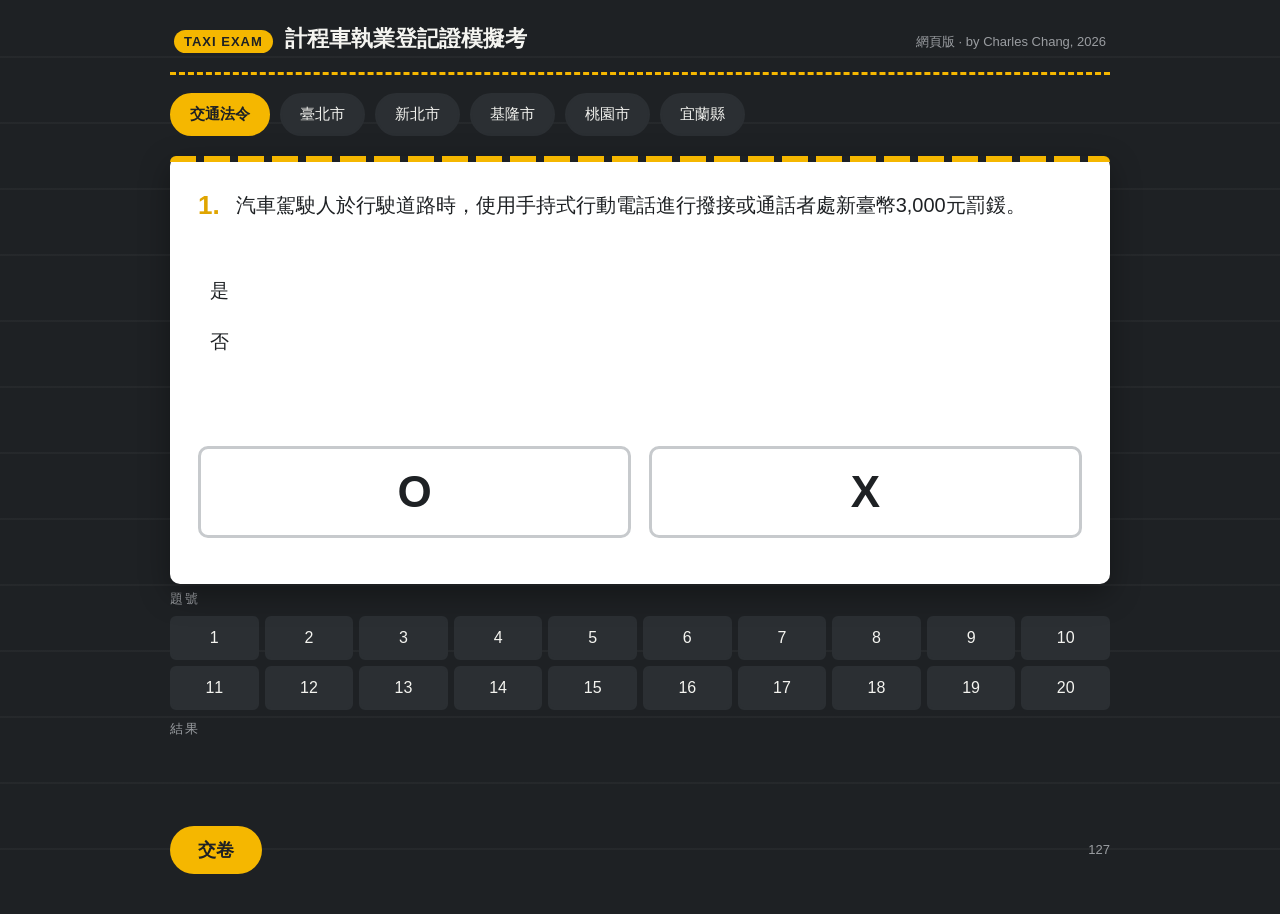
==== docs/index.html @ 2a2deae2 "Added docs." ====
<!DOCTYPE html>
<html lang="zh-Hant">
<head>
<meta charset="UTF-8" />
<meta name="viewport" content="width=device-width, initial-scale=1.0" />
<title>計程車執業登記證模擬考(網頁版)</title>
<link rel="stylesheet" href="style.css" />
</head>
<body>
<div class="app">

  <header class="top">
    <span class="badge">TAXI EXAM</span>
    <h1>計程車執業登記證模擬考</h1>
    <span class="sub">網頁版 · by Charles Chang, 2026</span>
  </header>

  <div id="categoryBar"></div>

  <div class="question-card">
    <div class="q-head">
      <div id="txtExamNumber">1.</div>
      <textarea id="txtQuestionText" readonly rows="2"></textarea>
    </div>

    <div class="options">
      <div id="txtQuestionOption1" class="opt"></div>
      <div id="txtQuestionOption2" class="opt"></div>
      <div id="txtQuestionOption3" class="opt"></div>
    </div>

    <div id="txtQuestionTextTail"></div>

    <div id="answerChoice" class="answer-row">
      <span>
        <input class="ans-input" type="radio" name="ansChoice" id="rbAnswer1CB" />
        <label class="ans-btn" id="rbAnswer1" for="rbAnswer1CB">1</label>
      </span>
      <span>
        <input class="ans-input" type="radio" name="ansChoice" id="rbAnswer2CB" />
        <label class="ans-btn" id="rbAnswer2" for="rbAnswer2CB">2</label>
      </span>
      <span>
        <input class="ans-input" type="radio" name="ansChoice" id="rbAnswer3CB" />
        <label class="ans-btn" id="rbAnswer3" for="rbAnswer3CB">3</label>
      </span>
    </div>

    <div id="answerTF" class="answer-row hidden">
      <span>
        <input class="ans-input" type="radio" name="ansTF" id="rbAnswerTrueCB" />
        <label class="ans-btn" id="rbAnswerTrue" for="rbAnswerTrueCB">O</label>
      </span>
      <span>
        <input class="ans-input" type="radio" name="ansTF" id="rbAnswerFalseCB" />
        <label class="ans-btn" id="rbAnswerFalse" for="rbAnswerFalseCB">X</label>
      </span>
    </div>
  </div>

  <div class="section-label">題號</div>
  <div id="examNumbers"></div>

  <div class="section-label">結果</div>
  <div id="checks"></div>

  <footer class="controls">
    <button id="btnFinish" type="button">交卷</button>
    <div id="scoreSummary"></div>
    <div id="txtQuestionNumber" style="margin-left:auto;color:var(--lane-dim);font-size:13px;"></div>
  </footer>

</div>

<script src="data.js"></script>
<script src="app.js"></script>
</body>
</html>
---- docs/style.css ----
:root {
  --taxi-yellow: #F5B700;
  --taxi-yellow-deep: #E0A500;
  --asphalt: #1E2124;
  --asphalt-soft: #2B2F33;
  --lane-white: #F4F4F0;
  --lane-dim: #9A9DA1;
  --go-green: #2E9E4F;
  --stop-red: #D6432C;
  --card: #FFFFFF;
  --radius: 10px;
}

* { box-sizing: border-box; }

html, body {
  margin: 0;
  padding: 0;
  background: var(--asphalt);
  color: var(--lane-white);
  font-family: "Microsoft JhengHei", "PingFang TC", "Noto Sans TC", "Heiti TC", sans-serif;
  min-height: 100vh;
}

body {
  background-image:
    repeating-linear-gradient(0deg, transparent 0 64px, rgba(244,244,240,0.035) 64px 66px);
}

.app {
  max-width: 980px;
  margin: 0 auto;
  padding: 20px 20px 40px;
}

header.top {
  display: flex;
  align-items: baseline;
  gap: 12px;
  padding: 4px 4px 18px;
  border-bottom: 3px dashed var(--taxi-yellow);
  margin-bottom: 18px;
}

header.top .badge {
  background: var(--taxi-yellow);
  color: var(--asphalt);
  font-weight: 700;
  font-size: 13px;
  padding: 4px 10px;
  border-radius: 999px;
  letter-spacing: 1px;
}

header.top h1 {
  font-size: 22px;
  margin: 0;
  color: var(--lane-white);
  font-weight: 700;
}

header.top .sub {
  color: var(--lane-dim);
  font-size: 13px;
  margin-left: auto;
}

/* Category bar */
#categoryBar {
  display: flex;
  flex-wrap: wrap;
  gap: 10px;
  margin-bottom: 20px;
}

.cat-btn {
  appearance: none;
  border: 2px solid var(--asphalt-soft);
  background: var(--asphalt-soft);
  color: var(--lane-white);
  padding: 10px 18px;
  border-radius: 999px;
  font-size: 15px;
  font-family: inherit;
  cursor: pointer;
  transition: background 0.15s, border-color 0.15s, color 0.15s, transform 0.1s;
}

.cat-btn:hover { border-color: var(--taxi-yellow); }
.cat-btn:active { transform: scale(0.97); }

.cat-btn.active {
  background: var(--taxi-yellow);
  border-color: var(--taxi-yellow);
  color: var(--asphalt);
  font-weight: 700;
}

/* Question card */
.question-card {
  background: var(--card);
  color: var(--asphalt);
  border-radius: var(--radius);
  padding: 26px 28px 22px;
  position: relative;
  box-shadow: 0 10px 30px rgba(0,0,0,0.35);
  min-height: 240px;
}

.question-card::before {
  content: "";
  position: absolute;
  top: 0; left: 0; right: 0;
  height: 6px;
  background: repeating-linear-gradient(90deg, var(--taxi-yellow) 0 26px, var(--asphalt) 26px 34px);
  border-radius: var(--radius) var(--radius) 0 0;
}

.q-head {
  display: flex;
  gap: 14px;
  align-items: flex-start;
  padding-top: 6px;
}

#txtExamNumber {
  font-size: 26px;
  font-weight: 800;
  color: var(--taxi-yellow-deep);
  flex: none;
  padding-top: 2px;
}

#txtQuestionText {
  flex: 1;
  border: none;
  outline: none;
  resize: none;
  font-size: 20px;
  line-height: 1.5;
  font-family: inherit;
  color: var(--asphalt);
  background: transparent;
  width: 100%;
  min-height: 3.4em;
}

.options {
  display: flex;
  flex-direction: column;
  gap: 8px;
  margin: 14px 0 10px;
}

.opt {
  font-size: 19px;
  padding: 8px 12px;
  border-radius: 6px;
  line-height: 1.4;
}

#txtQuestionTextTail {
  font-size: 19px;
  color: var(--asphalt);
  padding: 4px 0 0;
  min-height: 1.4em;
}

/* Answer row */
.answer-row {
  display: grid;
  gap: 14px;
  margin: 22px 0 24px;
}

#answerChoice { grid-template-columns: repeat(3, 1fr); gap: 18px; }
#answerTF { grid-template-columns: repeat(2, 1fr); gap: 18px; }

.answer-row.hidden { display: none; }

.ans-btn {
  appearance: none;
  border: 3px solid #C7CACD;
  background: var(--card);
  color: var(--asphalt);
  border-radius: var(--radius);
  display: flex;
  align-items: center;
  justify-content: center;
  width: 100%;
  height: 92px;
  font-size: 44px;
  font-weight: 800;
  font-family: inherit;
  cursor: pointer;
  transition: background 0.12s, border-color 0.12s, transform 0.08s;
}

.ans-btn:hover { border-color: var(--taxi-yellow); }
.ans-btn:active { transform: scale(0.97); }

input[type="radio"].ans-input { display: none; }
input[type="radio"].ans-input:checked + .ans-btn {
  background: var(--go-green);
  border-color: var(--go-green);
  color: white;
}

/* Exam number grid */
.section-label {
  font-size: 13px;
  color: var(--lane-dim);
  letter-spacing: 2px;
  margin: 6px 0 8px;
  text-transform: uppercase;
}

#examNumbers {
  display: grid;
  grid-template-columns: repeat(10, 1fr);
  gap: 6px;
  margin-bottom: 10px;
}

.num-btn {
  appearance: none;
  border: 2px solid var(--asphalt-soft);
  background: var(--asphalt-soft);
  color: var(--lane-white);
  border-radius: 6px;
  height: 44px;
  font-size: 16px;
  font-family: inherit;
  cursor: pointer;
  transition: background 0.12s, border-color 0.12s;
}

.num-btn:hover { border-color: var(--taxi-yellow); }
.num-btn.answered { background: var(--go-green); border-color: var(--go-green); color: white; }

#checks {
  display: grid;
  grid-template-columns: repeat(10, 1fr);
  gap: 6px;
  margin-bottom: 22px;
}

.chk {
  height: 26px;
  display: flex;
  align-items: center;
  justify-content: center;
  font-weight: 800;
  font-size: 17px;
}

.chk.correct { color: #6FE39A; }
.chk.wrong { color: var(--stop-red); }

/* Footer controls */
footer.controls {
  display: flex;
  align-items: center;
  gap: 16px;
}

#btnFinish {
  appearance: none;
  border: none;
  background: var(--taxi-yellow);
  color: var(--asphalt);
  font-weight: 800;
  font-size: 18px;
  font-family: inherit;
  padding: 12px 28px;
  border-radius: 999px;
  cursor: pointer;
  transition: transform 0.08s, background 0.12s;
}

#btnFinish:hover { background: var(--taxi-yellow-deep); }
#btnFinish:active { transform: scale(0.97); }

#scoreSummary {
  font-size: 16px;
  font-weight: 700;
  color: var(--lane-white);
}

@media (max-width: 640px) {
  #examNumbers, #checks { grid-template-columns: repeat(5, 1fr); }
  .ans-btn { font-size: 32px; height: 68px; }
  #answerChoice, #answerTF { gap: 10px; }
  #txtQuestionText { font-size: 18px; }
}
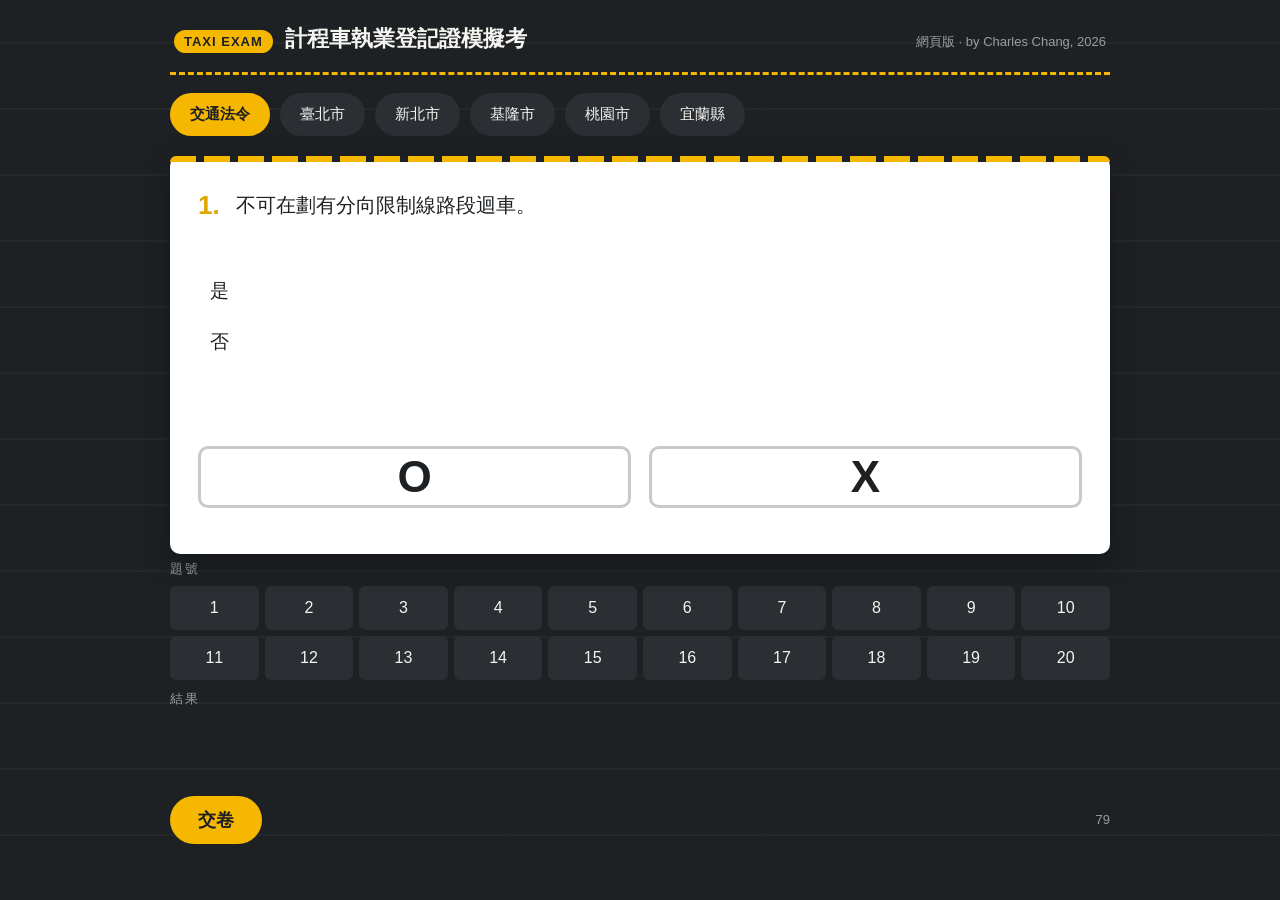
==== commit 201cf80e: "WebApp: Use Button instead of Radio for answer buttons." ====
--- a/docs/index.html
+++ b/docs/index.html
@@ -32,29 +32,14 @@
     <div id="txtQuestionTextTail"></div>
 
     <div id="answerChoice" class="answer-row">
-      <span>
-        <input class="ans-input" type="radio" name="ansChoice" id="rbAnswer1CB" />
-        <label class="ans-btn" id="rbAnswer1" for="rbAnswer1CB">1</label>
-      </span>
-      <span>
-        <input class="ans-input" type="radio" name="ansChoice" id="rbAnswer2CB" />
-        <label class="ans-btn" id="rbAnswer2" for="rbAnswer2CB">2</label>
-      </span>
-      <span>
-        <input class="ans-input" type="radio" name="ansChoice" id="rbAnswer3CB" />
-        <label class="ans-btn" id="rbAnswer3" for="rbAnswer3CB">3</label>
-      </span>
+      <button type="button" class="ans-btn" id="rbAnswer1">1</button>
+      <button type="button" class="ans-btn" id="rbAnswer2">2</button>
+      <button type="button" class="ans-btn" id="rbAnswer3">3</button>
     </div>
 
     <div id="answerTF" class="answer-row hidden">
-      <span>
-        <input class="ans-input" type="radio" name="ansTF" id="rbAnswerTrueCB" />
-        <label class="ans-btn" id="rbAnswerTrue" for="rbAnswerTrueCB">O</label>
-      </span>
-      <span>
-        <input class="ans-input" type="radio" name="ansTF" id="rbAnswerFalseCB" />
-        <label class="ans-btn" id="rbAnswerFalse" for="rbAnswerFalseCB">X</label>
-      </span>
+      <button type="button" class="ans-btn" id="rbAnswerTrue">O</button>
+      <button type="button" class="ans-btn" id="rbAnswerFalse">X</button>
     </div>
   </div>
 
--- a/docs/style.css
+++ b/docs/style.css
@@ -188,7 +188,7 @@
   align-items: center;
   justify-content: center;
   width: 100%;
-  height: 92px;
+  height: 62px;
   font-size: 44px;
   font-weight: 800;
   font-family: inherit;
@@ -199,8 +199,7 @@
 .ans-btn:hover { border-color: var(--taxi-yellow); }
 .ans-btn:active { transform: scale(0.97); }
 
-input[type="radio"].ans-input { display: none; }
-input[type="radio"].ans-input:checked + .ans-btn {
+.ans-btn.selected {
   background: var(--go-green);
   border-color: var(--go-green);
   color: white;
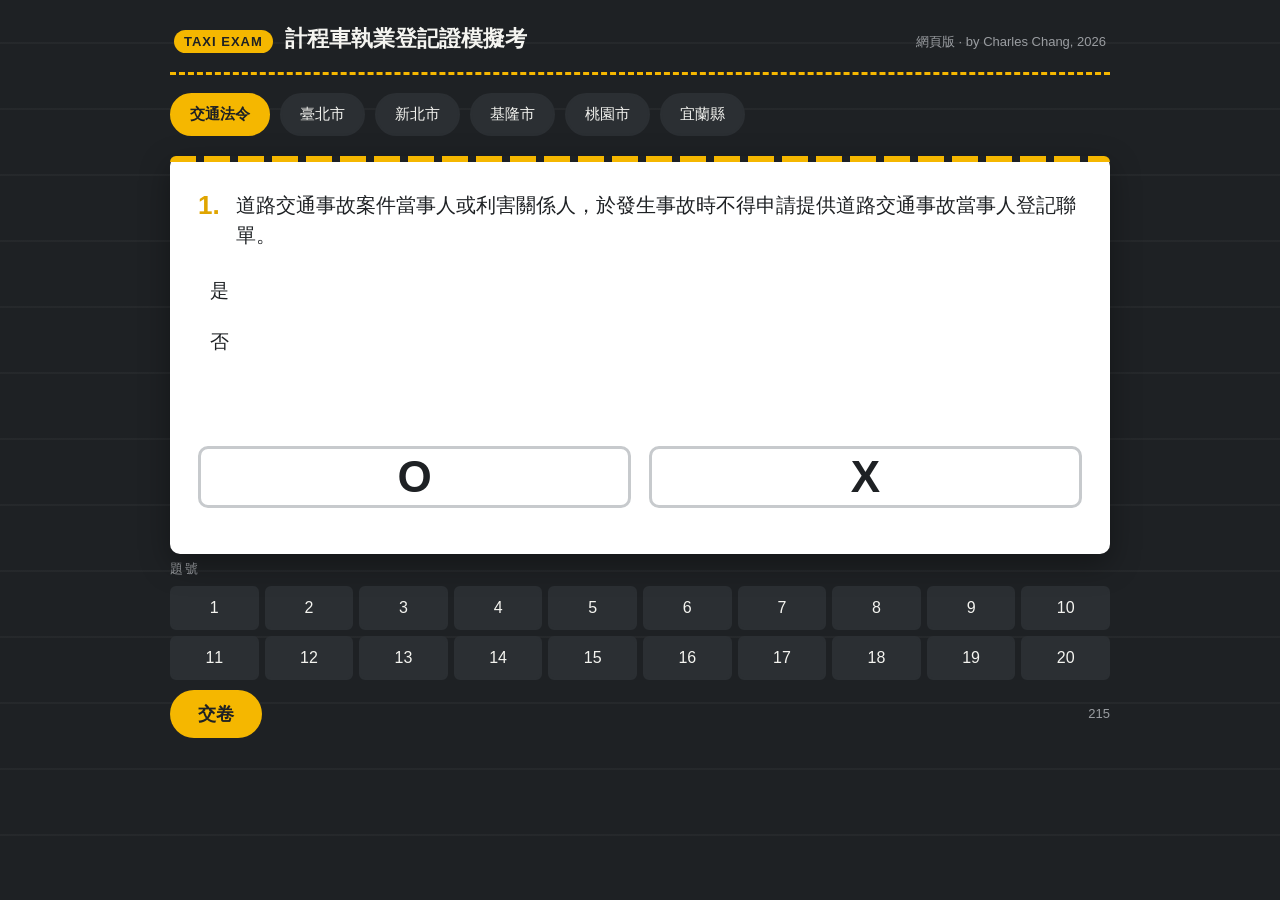
==== commit 8f8d38f0: "Web App: Removed the 結果 section label and the #checks div entirely." ====
--- a/docs/index.html
+++ b/docs/index.html
@@ -46,9 +46,6 @@
   <div class="section-label">題號</div>
   <div id="examNumbers"></div>
 
-  <div class="section-label">結果</div>
-  <div id="checks"></div>
-
   <footer class="controls">
     <button id="btnFinish" type="button">交卷</button>
     <div id="scoreSummary"></div>
--- a/docs/style.css
+++ b/docs/style.css
@@ -236,25 +236,7 @@
 
 .num-btn:hover { border-color: var(--taxi-yellow); }
 .num-btn.answered { background: var(--go-green); border-color: var(--go-green); color: white; }
-
-#checks {
-  display: grid;
-  grid-template-columns: repeat(10, 1fr);
-  gap: 6px;
-  margin-bottom: 22px;
-}
-
-.chk {
-  height: 26px;
-  display: flex;
-  align-items: center;
-  justify-content: center;
-  font-weight: 800;
-  font-size: 17px;
-}
-
-.chk.correct { color: #6FE39A; }
-.chk.wrong { color: var(--stop-red); }
+.num-btn.wrong { border-color: var(--stop-red); border-width: 2px; }
 
 /* Footer controls */
 footer.controls {
@@ -287,7 +269,7 @@
 }
 
 @media (max-width: 640px) {
-  #examNumbers, #checks { grid-template-columns: repeat(5, 1fr); }
+  #examNumbers { grid-template-columns: repeat(5, 1fr); }
   .ans-btn { font-size: 32px; height: 68px; }
   #answerChoice, #answerTF { gap: 10px; }
   #txtQuestionText { font-size: 18px; }
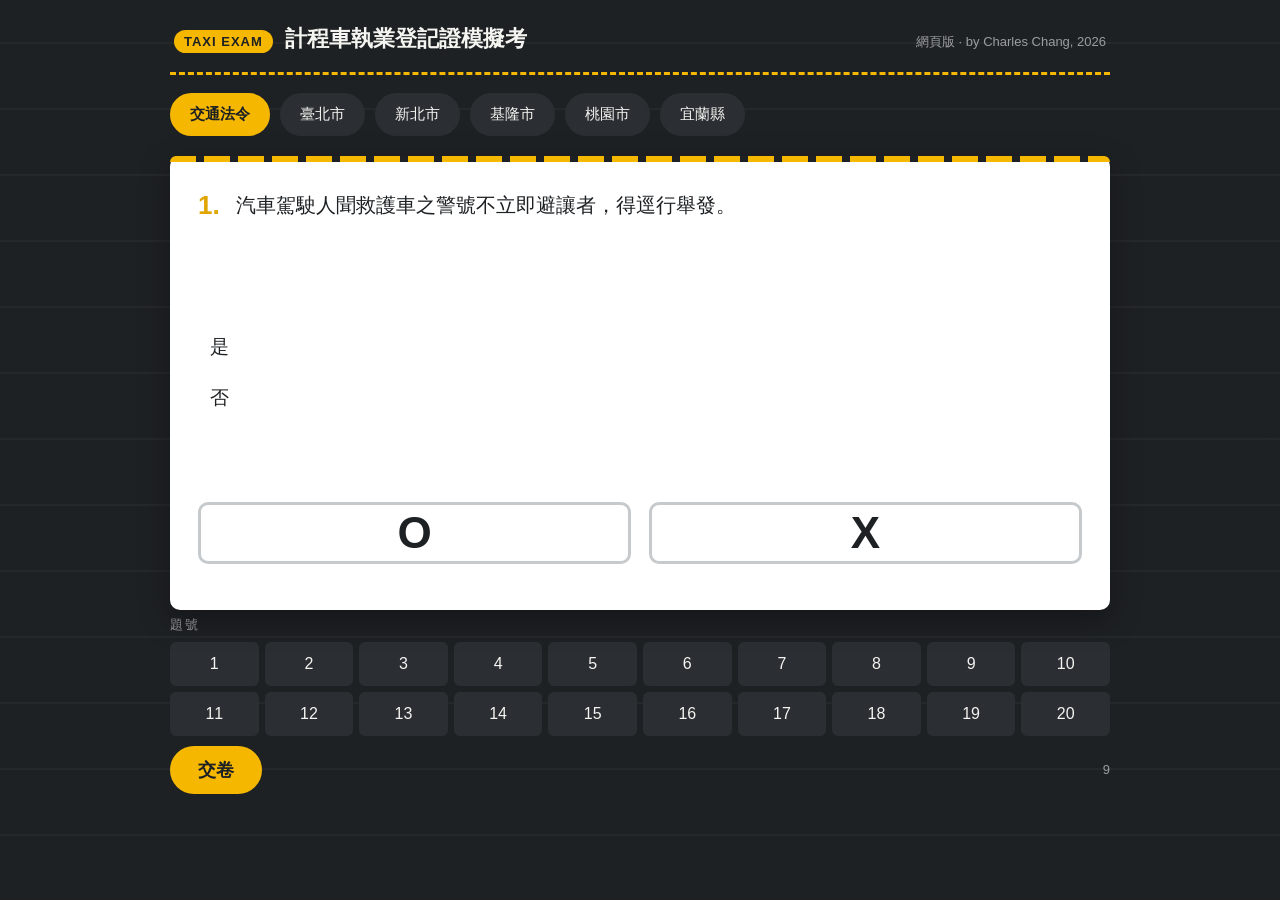
==== commit 98a2797c: "txtQuestionText rows: 2 -> 4" ====
--- a/docs/index.html
+++ b/docs/index.html
@@ -20,7 +20,7 @@
   <div class="question-card">
     <div class="q-head">
       <div id="txtExamNumber">1.</div>
-      <textarea id="txtQuestionText" readonly rows="2"></textarea>
+      <textarea id="txtQuestionText" readonly rows="4"></textarea>
     </div>
 
     <div class="options">
